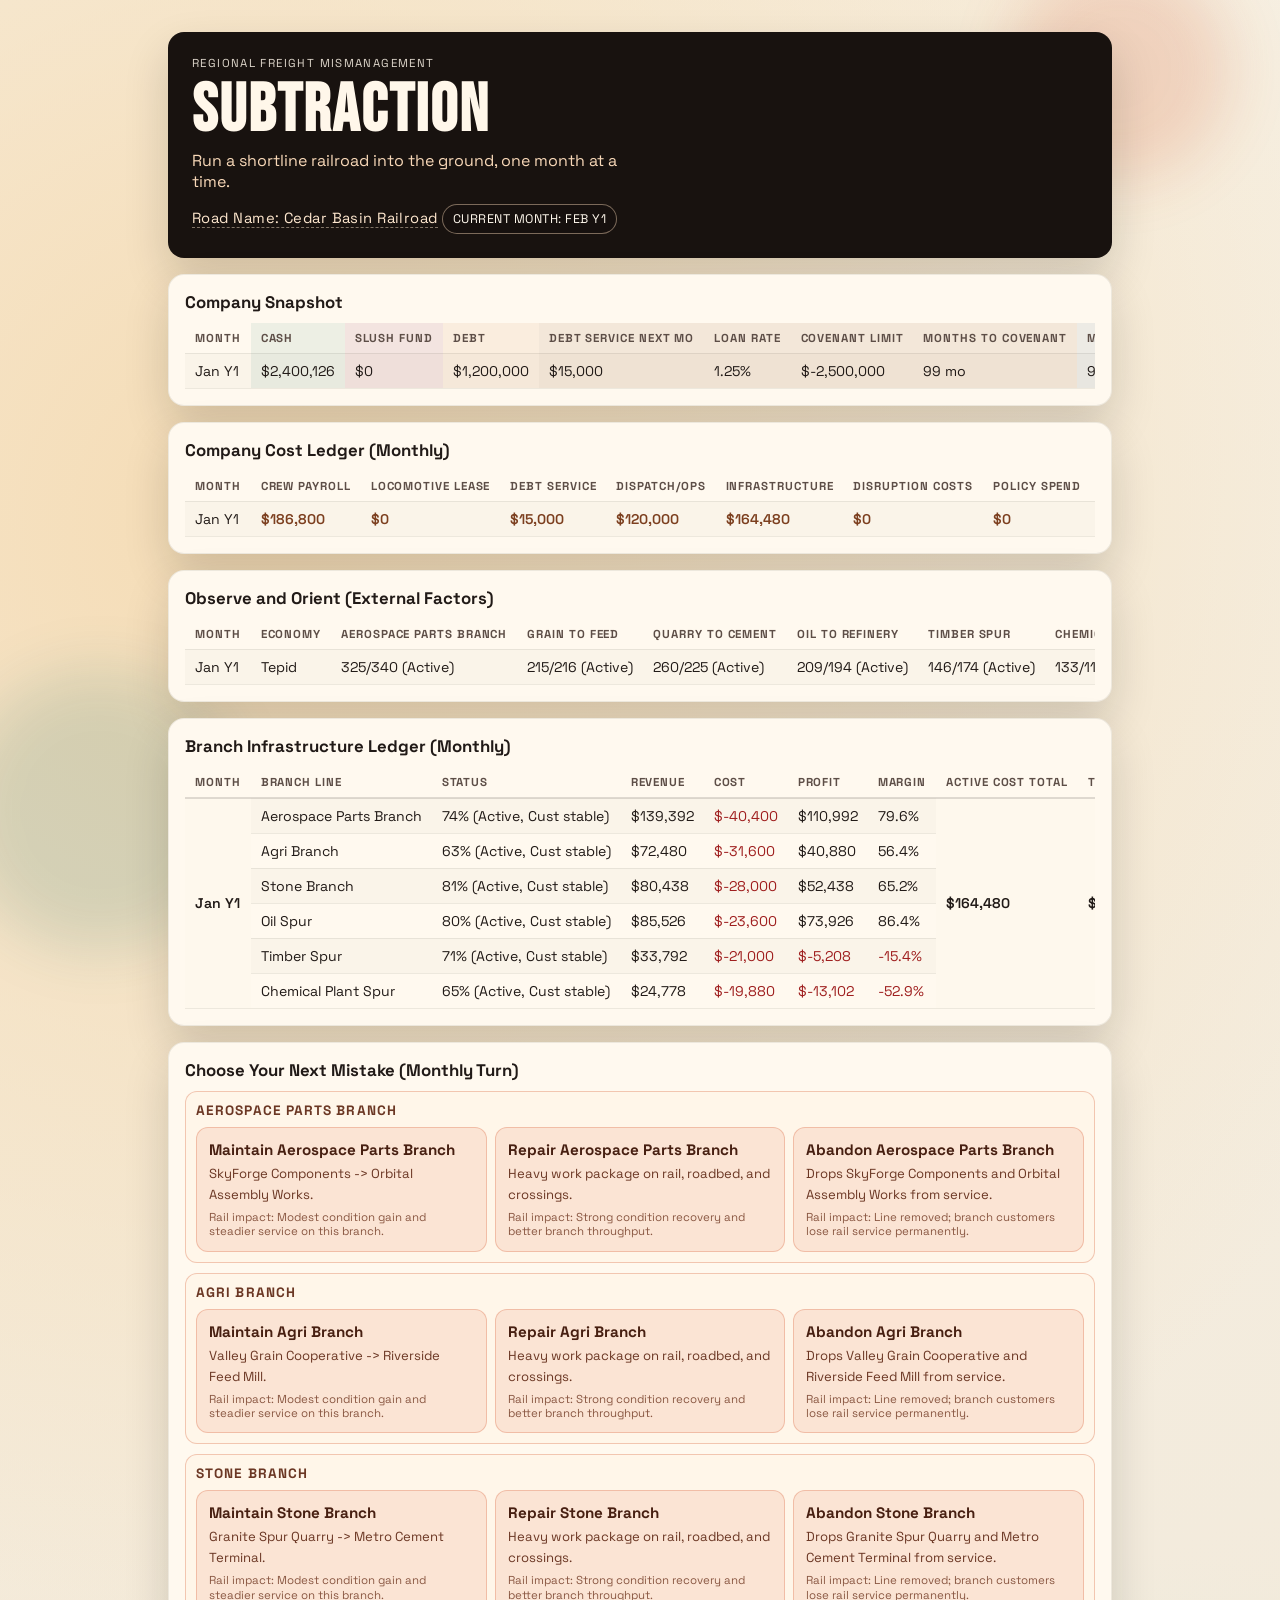
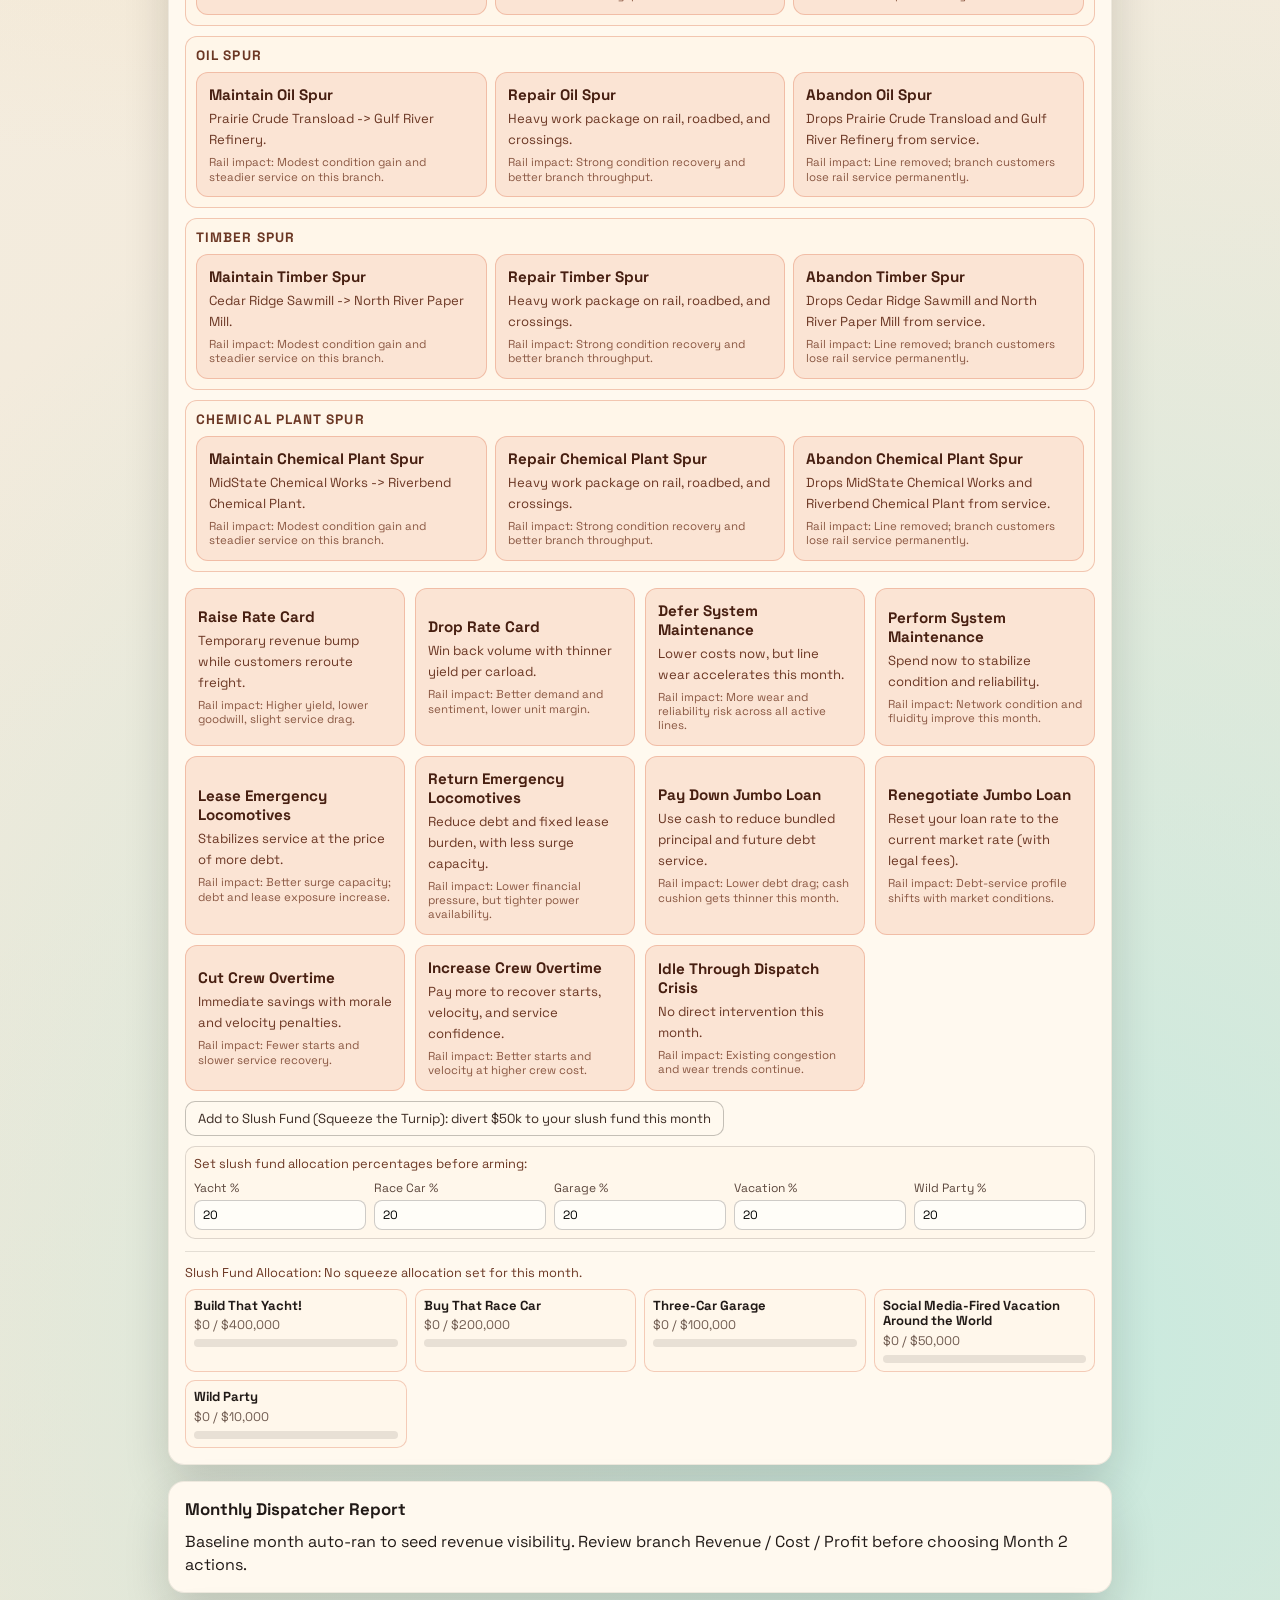
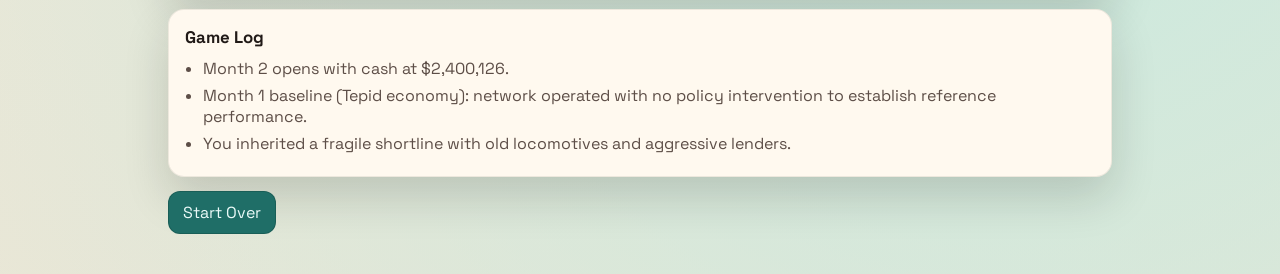
==== game.html @ f15c0933 "Add slush fund achievements and refresh landing/docs" ====
<!doctype html>
<html lang="en">
  <head>
    <meta charset="UTF-8" />
    <meta name="viewport" content="width=device-width, initial-scale=1.0" />
    <title>Subtraction: Shortline Freight Railroad Simulator</title>
    <link rel="preconnect" href="https://fonts.googleapis.com" />
    <link rel="preconnect" href="https://fonts.gstatic.com" crossorigin />
    <link
      href="https://fonts.googleapis.com/css2?family=Bebas+Neue&family=Space+Grotesk:wght@400;500;700&display=swap"
      rel="stylesheet"
    />
    <link rel="stylesheet" href="styles.css" />
  </head>
  <body>
    <div class="bg-orb orb-1"></div>
    <div class="bg-orb orb-2"></div>

    <main class="app">
      <header class="hero reveal">
        <p class="kicker">Regional Freight Mismanagement</p>
        <h1>Subtraction</h1>
        <p class="tagline">Run a shortline railroad into the ground, one month at a time.</p>
        <p id="railroadName" class="railroad-name" aria-live="polite"></p>
        <p id="currentMonth" class="month-badge" aria-live="polite"></p>
      </header>

      <section class="panel reveal delay-1">
        <h2>Company Snapshot</h2>
        <div class="table-wrap">
          <table class="snapshot-table" aria-label="Monthly company snapshot">
            <thead>
              <tr>
                <th scope="col" class="col-month">Month</th>
                <th scope="col" class="col-cash">Cash</th>
                <th scope="col" class="col-slush">Slush Fund</th>
                <th scope="col" class="col-debt">Debt</th>
                <th scope="col" class="col-debt-service">Debt Service Next Mo</th>
                <th scope="col" class="col-loan-rate">Loan Rate</th>
                <th scope="col" class="col-covenant">Covenant Limit</th>
                <th scope="col" class="col-covenant-runway">Months to Covenant</th>
                <th scope="col" class="col-carloads">Moved Carloads</th>
                <th scope="col" class="col-service">Service Capacity</th>
                <th scope="col" class="col-track">Track Condition</th>
                <th scope="col" class="col-morale">Crew Morale</th>
                <th scope="col" class="col-confidence">Shipper Confidence</th>
                <th scope="col" class="col-line">Line Miles</th>
                <th scope="col" class="col-lease">Leased Locos</th>
              </tr>
            </thead>
            <tbody id="snapshotBody"></tbody>
          </table>
        </div>
      </section>

      <section class="panel reveal delay-2">
        <h2>Company Cost Ledger (Monthly)</h2>
        <div class="table-wrap">
          <table class="snapshot-table" aria-label="Monthly company expenditure breakdown">
            <thead>
              <tr>
                <th scope="col">Month</th>
                <th scope="col">Crew Payroll</th>
                <th scope="col">Locomotive Lease</th>
                <th scope="col">Debt Service</th>
                <th scope="col">Dispatch/Ops</th>
                <th scope="col">Infrastructure</th>
                <th scope="col">Disruption Costs</th>
                <th scope="col">Policy Spend</th>
                <th scope="col">Total Expenditure</th>
                <th scope="col">Freight Revenue</th>
                <th scope="col">Operating Balance</th>
              </tr>
            </thead>
            <tbody id="costBody"></tbody>
          </table>
        </div>
      </section>

      <section class="panel reveal delay-2">
        <h2>Observe and Orient (External Factors)</h2>
        <div class="table-wrap">
          <table class="snapshot-table" aria-label="Monthly market conditions">
            <thead>
              <tr>
                <th scope="col">Month</th>
                <th scope="col">Economy</th>
                <th scope="col">Aerospace Parts Branch</th>
                <th scope="col">Grain to Feed</th>
                <th scope="col">Quarry to Cement</th>
                <th scope="col">Oil to Refinery</th>
                <th scope="col">Timber Spur</th>
                <th scope="col">Chemicals to Plant</th>
                <th scope="col">Demand Offered Cars</th>
                <th scope="col">Moved Carloads</th>
                <th scope="col">Unserved Cars</th>
                <th scope="col">Service Rate</th>
              </tr>
            </thead>
            <tbody id="observeBody"></tbody>
          </table>
        </div>
      </section>

      <section class="panel reveal delay-3">
        <h2>Branch Infrastructure Ledger (Monthly)</h2>
        <div class="table-wrap">
          <table class="snapshot-table" aria-label="Monthly branch infrastructure costs">
            <thead>
              <tr>
                <th scope="col">Month</th>
                <th scope="col">Branch Line</th>
                <th scope="col">Status</th>
                <th scope="col">Revenue</th>
                <th scope="col">Cost</th>
                <th scope="col">Profit</th>
                <th scope="col">Margin</th>
                <th scope="col">Active Cost Total</th>
                <th scope="col">Total Branch Profit</th>
                <th scope="col">Profit Ranking</th>
              </tr>
            </thead>
            <tbody id="branchBody"></tbody>
          </table>
        </div>
      </section>

      <section class="panel reveal delay-4">
        <h2>Choose Your Next Mistake (Monthly Turn)</h2>
        <div id="actions" class="actions-grid"></div>
        <button id="turnipBtn" class="turnip-btn" type="button">
          Add to Slush Fund (Squeeze the Turnip): divert $50k to your slush fund this month
        </button>
        <div class="turnip-alloc-panel" aria-label="Slush fund allocation percentages">
          <p class="slush-caption">Set slush fund allocation percentages before arming:</p>
          <div class="turnip-alloc-grid">
            <label>Yacht % <input id="alloc-yacht" type="number" min="0" step="1" value="20" /></label>
            <label>Race Car % <input id="alloc-race-car" type="number" min="0" step="1" value="20" /></label>
            <label>Garage % <input id="alloc-garage" type="number" min="0" step="1" value="20" /></label>
            <label>Vacation % <input id="alloc-vacation" type="number" min="0" step="1" value="20" /></label>
            <label>Wild Party % <input id="alloc-wild-party" type="number" min="0" step="1" value="20" /></label>
          </div>
        </div>
        <div id="slushActivities" class="slush-activities" aria-live="polite"></div>
      </section>

      <section class="panel reveal delay-5">
        <h2>Monthly Dispatcher Report</h2>
        <p id="report" class="report">Welcome to Month 1. Local shippers are still willing to trust you. For now.</p>
      </section>

      <section class="panel reveal delay-6">
        <h2>Game Log</h2>
        <ul id="log" class="log"></ul>
      </section>

      <footer class="footer reveal delay-6">
        <button id="restartBtn" class="restart-btn" type="button">Start Over</button>
      </footer>
    </main>

    <script type="module" src="game.js"></script>
  </body>
</html>
---- styles.css ----
:root {
  --bg-ink: #14110f;
  --bg-paper: #f7f2e7;
  --card: #fff9ef;
  --accent-hot: #d14a1f;
  --accent-cold: #1f6e67;
  --text-main: #211a17;
  --text-soft: #5d4e47;
  --danger: #9f1f1f;
  --radius: 16px;
  --shadow: 0 20px 45px rgba(20, 17, 15, 0.16);
}

* {
  box-sizing: border-box;
}

body {
  margin: 0;
  min-height: 100vh;
  font-family: "Space Grotesk", sans-serif;
  color: var(--text-main);
  background:
    radial-gradient(circle at 20% 15%, #f5dcb5 0%, rgba(245, 220, 181, 0) 40%),
    radial-gradient(circle at 80% 85%, #c8eadf 0%, rgba(200, 234, 223, 0) 45%),
    linear-gradient(160deg, var(--bg-paper) 0%, #efe4d2 100%);
  overflow-x: hidden;
}

.bg-orb {
  position: fixed;
  border-radius: 999px;
  filter: blur(30px);
  pointer-events: none;
  opacity: 0.5;
}

.orb-1 {
  width: 220px;
  height: 220px;
  background: rgba(209, 74, 31, 0.32);
  top: -40px;
  right: 4vw;
}

.orb-2 {
  width: 280px;
  height: 280px;
  background: rgba(31, 110, 103, 0.3);
  bottom: -50px;
  left: -40px;
}

.app {
  max-width: 980px;
  margin: 0 auto;
  padding: 32px 18px 40px;
}

.hero {
  background: #18120f;
  color: #fff7ea;
  border-radius: var(--radius);
  padding: 24px;
  box-shadow: var(--shadow);
}

.kicker {
  letter-spacing: 0.12em;
  text-transform: uppercase;
  font-size: 0.72rem;
  opacity: 0.85;
  margin: 0;
}

.hero h1 {
  margin: 10px 0 6px;
  font-family: "Bebas Neue", sans-serif;
  font-size: clamp(2.2rem, 8vw, 4.2rem);
  letter-spacing: 0.03em;
  line-height: 0.95;
}

.tagline {
  margin: 0;
  max-width: 45ch;
  color: #f8d8b8;
}

.railroad-name {
  margin: 10px 0 0;
  font-size: 0.92rem;
  letter-spacing: 0.03em;
  color: #ffe8cf;
  display: inline-block;
  cursor: pointer;
  border-bottom: 1px dashed rgba(255, 232, 207, 0.45);
  transition: color 0.15s ease, border-color 0.15s ease;
}

.railroad-name:hover,
.railroad-name:focus-visible {
  color: #fff3e2;
  border-color: rgba(255, 232, 207, 0.85);
}

.month-badge {
  display: inline-block;
  margin: 12px 0 0;
  padding: 6px 10px;
  border-radius: 999px;
  border: 1px solid rgba(248, 216, 184, 0.45);
  background: rgba(20, 17, 15, 0.46);
  color: #fff8ed;
  font-size: 0.78rem;
  letter-spacing: 0.04em;
  text-transform: uppercase;
}

.panel {
  margin-top: 16px;
  background: var(--card);
  border: 1px solid rgba(33, 26, 23, 0.08);
  border-radius: var(--radius);
  padding: 16px;
  box-shadow: var(--shadow);
}

.panel h2 {
  margin: 0 0 10px;
  font-size: 1.05rem;
}

.table-wrap {
  overflow-x: auto;
}

.snapshot-table {
  width: 100%;
  border-collapse: collapse;
  min-width: 760px;
  font-size: 0.88rem;
}

.snapshot-table th,
.snapshot-table td {
  border-bottom: 1px solid rgba(33, 26, 23, 0.08);
  padding: 8px 10px;
  text-align: left;
  white-space: nowrap;
}

.snapshot-table th {
  text-transform: uppercase;
  font-size: 0.72rem;
  letter-spacing: 0.08em;
  color: var(--text-soft);
}

.snapshot-table tbody tr:nth-child(odd) {
  background: rgba(247, 242, 231, 0.6);
}

.ledger-month-start td {
  border-top: 2px solid rgba(33, 26, 23, 0.14);
}

.ledger-subrow td[rowspan] {
  background: rgba(255, 249, 239, 0.8);
  font-weight: 600;
}

.snapshot-table .col-cash {
  background: rgba(31, 110, 103, 0.08);
}

.snapshot-table .col-slush {
  background: rgba(138, 44, 94, 0.1);
}

.snapshot-table .col-debt {
  background: rgba(183, 88, 32, 0.08);
}

.snapshot-table .col-debt-service,
.snapshot-table .col-loan-rate,
.snapshot-table .col-covenant,
.snapshot-table .col-covenant-runway {
  background: rgba(138, 69, 26, 0.1);
}

.snapshot-table .col-carloads {
  background: rgba(31, 72, 110, 0.08);
}

.snapshot-table .col-track,
.snapshot-table .col-service,
.snapshot-table .col-morale,
.snapshot-table .col-confidence {
  background: rgba(99, 77, 43, 0.08);
}

.snapshot-table .col-line,
.snapshot-table .col-lease {
  background: rgba(56, 42, 30, 0.06);
}

.actions-grid {
  display: grid;
  gap: 10px;
}

.branch-groups {
  display: grid;
  gap: 10px;
}

.branch-action-box {
  background: #fff6e9;
  border: 1px solid rgba(209, 74, 31, 0.28);
  border-radius: 12px;
  padding: 10px;
}

.branch-action-title {
  margin: 0 0 8px;
  font-size: 0.85rem;
  text-transform: uppercase;
  letter-spacing: 0.08em;
  color: #6b3724;
}

.branch-action-row {
  display: grid;
  grid-template-columns: repeat(auto-fit, minmax(180px, 1fr));
  gap: 8px;
}

.corporate-actions {
  display: grid;
  grid-template-columns: repeat(auto-fit, minmax(220px, 1fr));
  gap: 10px;
  margin-top: 6px;
}

.turnip-btn {
  margin-top: 10px;
  padding: 8px 12px;
  border-radius: 10px;
  border: 1px solid rgba(20, 17, 15, 0.25);
  background: #fff9ef;
  color: #3b2a22;
  font: inherit;
  font-size: 0.82rem;
  cursor: pointer;
}

.turnip-btn.is-armed {
  background: #1f6e67;
  color: #edfbf9;
  border-color: rgba(16, 64, 59, 0.35);
  box-shadow: 0 0 0 2px rgba(31, 110, 103, 0.28), 0 10px 24px rgba(31, 110, 103, 0.25);
  font-weight: 700;
}

.slush-activities {
  margin-top: 12px;
  border-top: 1px solid rgba(33, 26, 23, 0.12);
  padding-top: 12px;
}

.turnip-alloc-panel {
  margin-top: 10px;
  padding: 8px;
  border: 1px solid rgba(33, 26, 23, 0.15);
  border-radius: 10px;
  background: #fff7eb;
}

.turnip-alloc-grid {
  display: grid;
  grid-template-columns: repeat(auto-fit, minmax(140px, 1fr));
  gap: 8px;
}

.turnip-alloc-grid label {
  display: flex;
  flex-direction: column;
  gap: 4px;
  font-size: 0.75rem;
  color: #5b463c;
}

.turnip-alloc-grid input {
  border: 1px solid rgba(33, 26, 23, 0.22);
  border-radius: 8px;
  padding: 6px 8px;
  font: inherit;
  background: #fffdf8;
}

.slush-caption {
  margin: 0 0 8px;
  font-size: 0.8rem;
  color: #6b3724;
}

.slush-grid {
  display: grid;
  gap: 8px;
  grid-template-columns: repeat(auto-fit, minmax(180px, 1fr));
}

.slush-card {
  border: 1px solid rgba(209, 74, 31, 0.25);
  border-radius: 10px;
  padding: 8px;
  background: #fff7eb;
}

.slush-card.is-complete {
  border-color: rgba(31, 110, 103, 0.45);
  background: #eef9f6;
}

.slush-card h3 {
  margin: 0;
  font-size: 0.82rem;
  line-height: 1.2;
}

.slush-card p {
  margin: 4px 0 6px;
  font-size: 0.78rem;
  color: #6f5a4f;
}

.slush-bar {
  height: 8px;
  background: rgba(33, 26, 23, 0.1);
  border-radius: 999px;
  overflow: hidden;
}

.slush-bar span {
  display: block;
  height: 100%;
  background: linear-gradient(90deg, #d14a1f 0%, #1f6e67 100%);
}

.slush-badge {
  display: inline-block;
  margin-top: 6px;
  font-size: 0.72rem;
  color: #1b6b63;
}

.action-btn,
.restart-btn {
  font: inherit;
  cursor: pointer;
  border-radius: 12px;
  border: none;
  transition: transform 0.16s ease, box-shadow 0.16s ease;
}

.action-btn {
  text-align: left;
  padding: 12px;
  background: #fbe4d4;
  border: 1px solid rgba(209, 74, 31, 0.25);
  color: #471f11;
}

.action-btn strong {
  display: block;
  font-size: 0.95rem;
  margin-bottom: 3px;
}

.action-btn .action-desc {
  font-size: 0.82rem;
  color: #6b3724;
}

.action-btn .action-note {
  display: block;
  margin-top: 6px;
  font-size: 0.72rem;
  line-height: 1.25;
  color: #84503b;
  opacity: 0.95;
}

.action-btn:hover,
.action-btn:focus-visible,
.restart-btn:hover,
.restart-btn:focus-visible {
  transform: translateY(-1px);
  box-shadow: 0 10px 20px rgba(20, 17, 15, 0.15);
}

.report {
  margin: 0;
  line-height: 1.45;
}

.log {
  margin: 0;
  padding-left: 18px;
  max-height: 220px;
  overflow: auto;
}

.log li {
  margin-bottom: 6px;
  color: var(--text-soft);
}

.footer {
  margin-top: 14px;
}

.restart-btn {
  padding: 10px 14px;
  background: var(--accent-cold);
  color: #eafaf8;
  border: 1px solid rgba(16, 64, 59, 0.35);
}

.is-danger {
  color: var(--danger);
}

.ledger-money {
  font-weight: 600;
}

.ledger-expense {
  color: #7c3f1f;
}

.ledger-expense-total {
  color: #9f1f1f;
}

.ledger-revenue {
  color: #1b6b63;
}

.ledger-balance {
  color: #235b2e;
}

.reveal {
  opacity: 0;
  transform: translateY(10px);
  animation: reveal 0.45s ease forwards;
}

.delay-1 {
  animation-delay: 0.08s;
}

.delay-2 {
  animation-delay: 0.14s;
}

.delay-3 {
  animation-delay: 0.2s;
}

.delay-4 {
  animation-delay: 0.26s;
}

.delay-5 {
  animation-delay: 0.32s;
}

.delay-6 {
  animation-delay: 0.38s;
}

@keyframes reveal {
  to {
    opacity: 1;
    transform: translateY(0);
  }
}

@media (max-width: 640px) {
  .app {
    padding: 18px 12px 28px;
  }

  .hero {
    padding: 18px;
  }

  .panel {
    padding: 12px;
  }
}
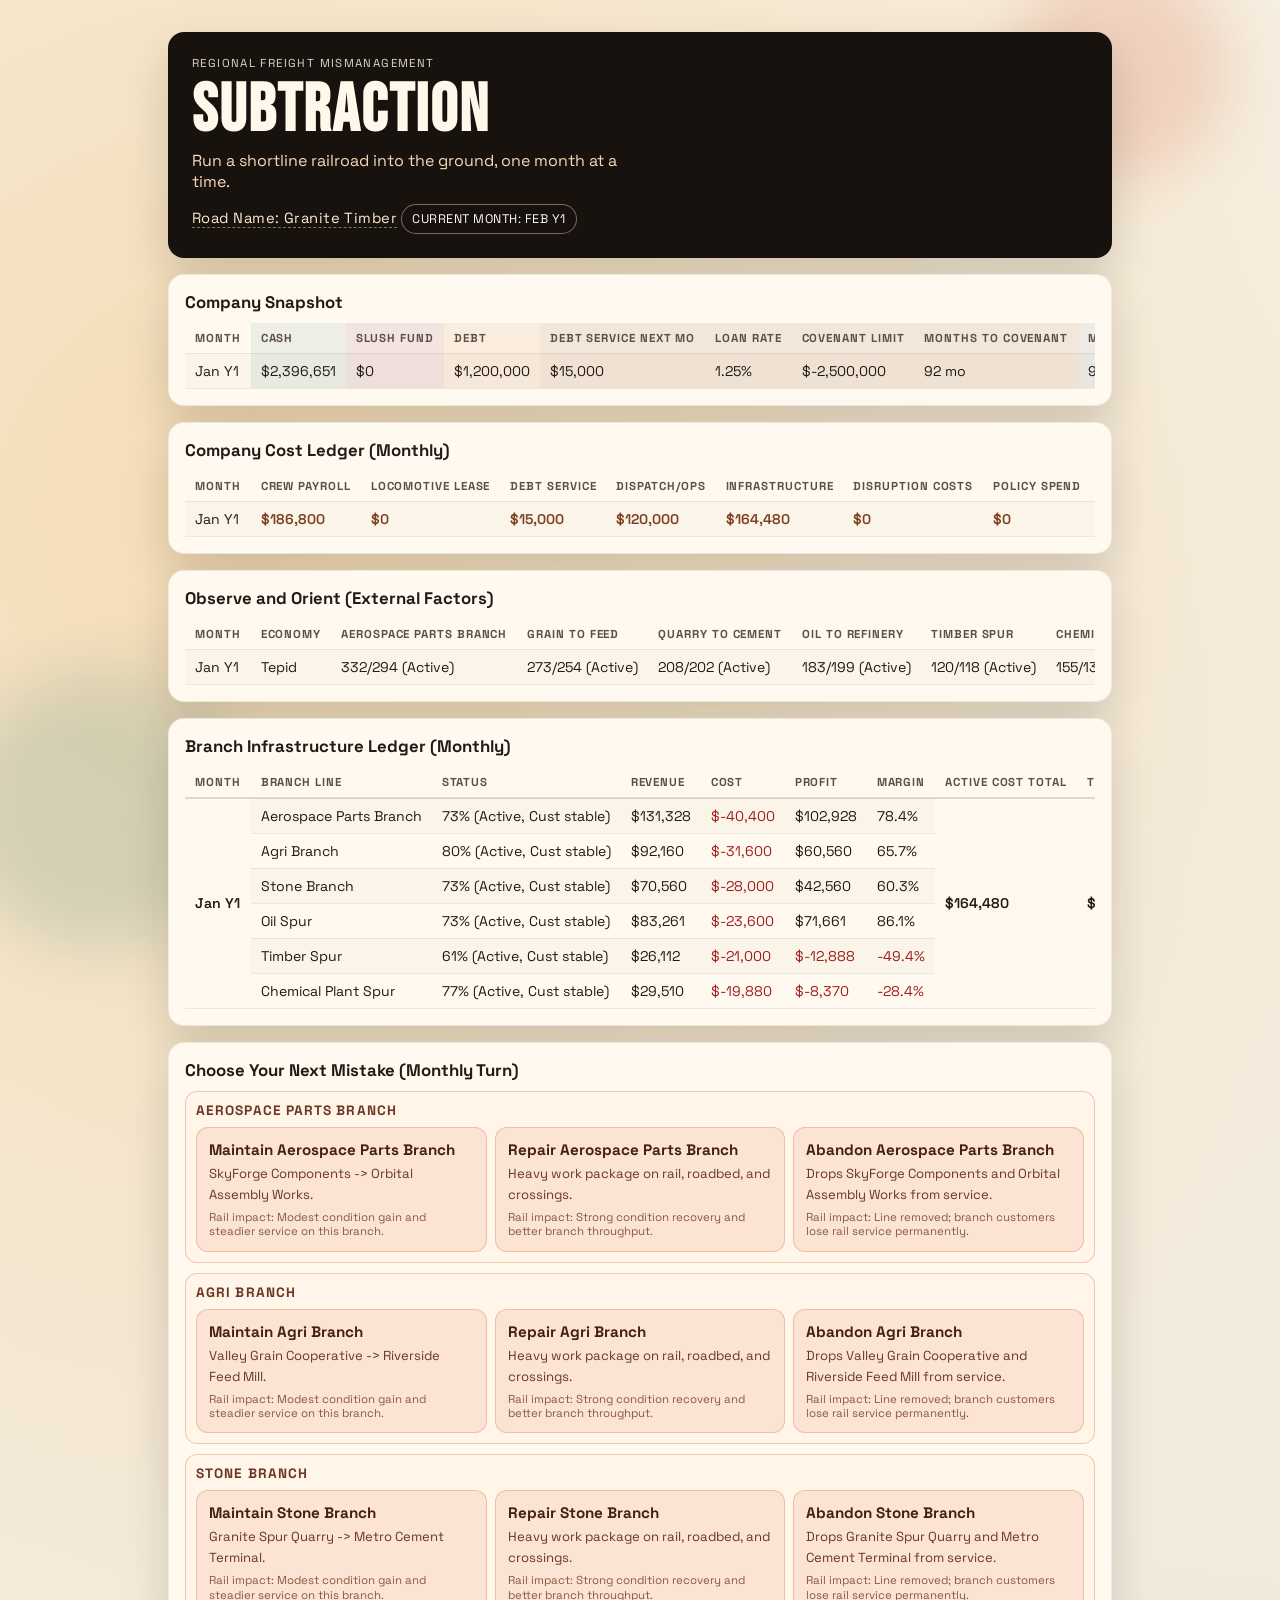
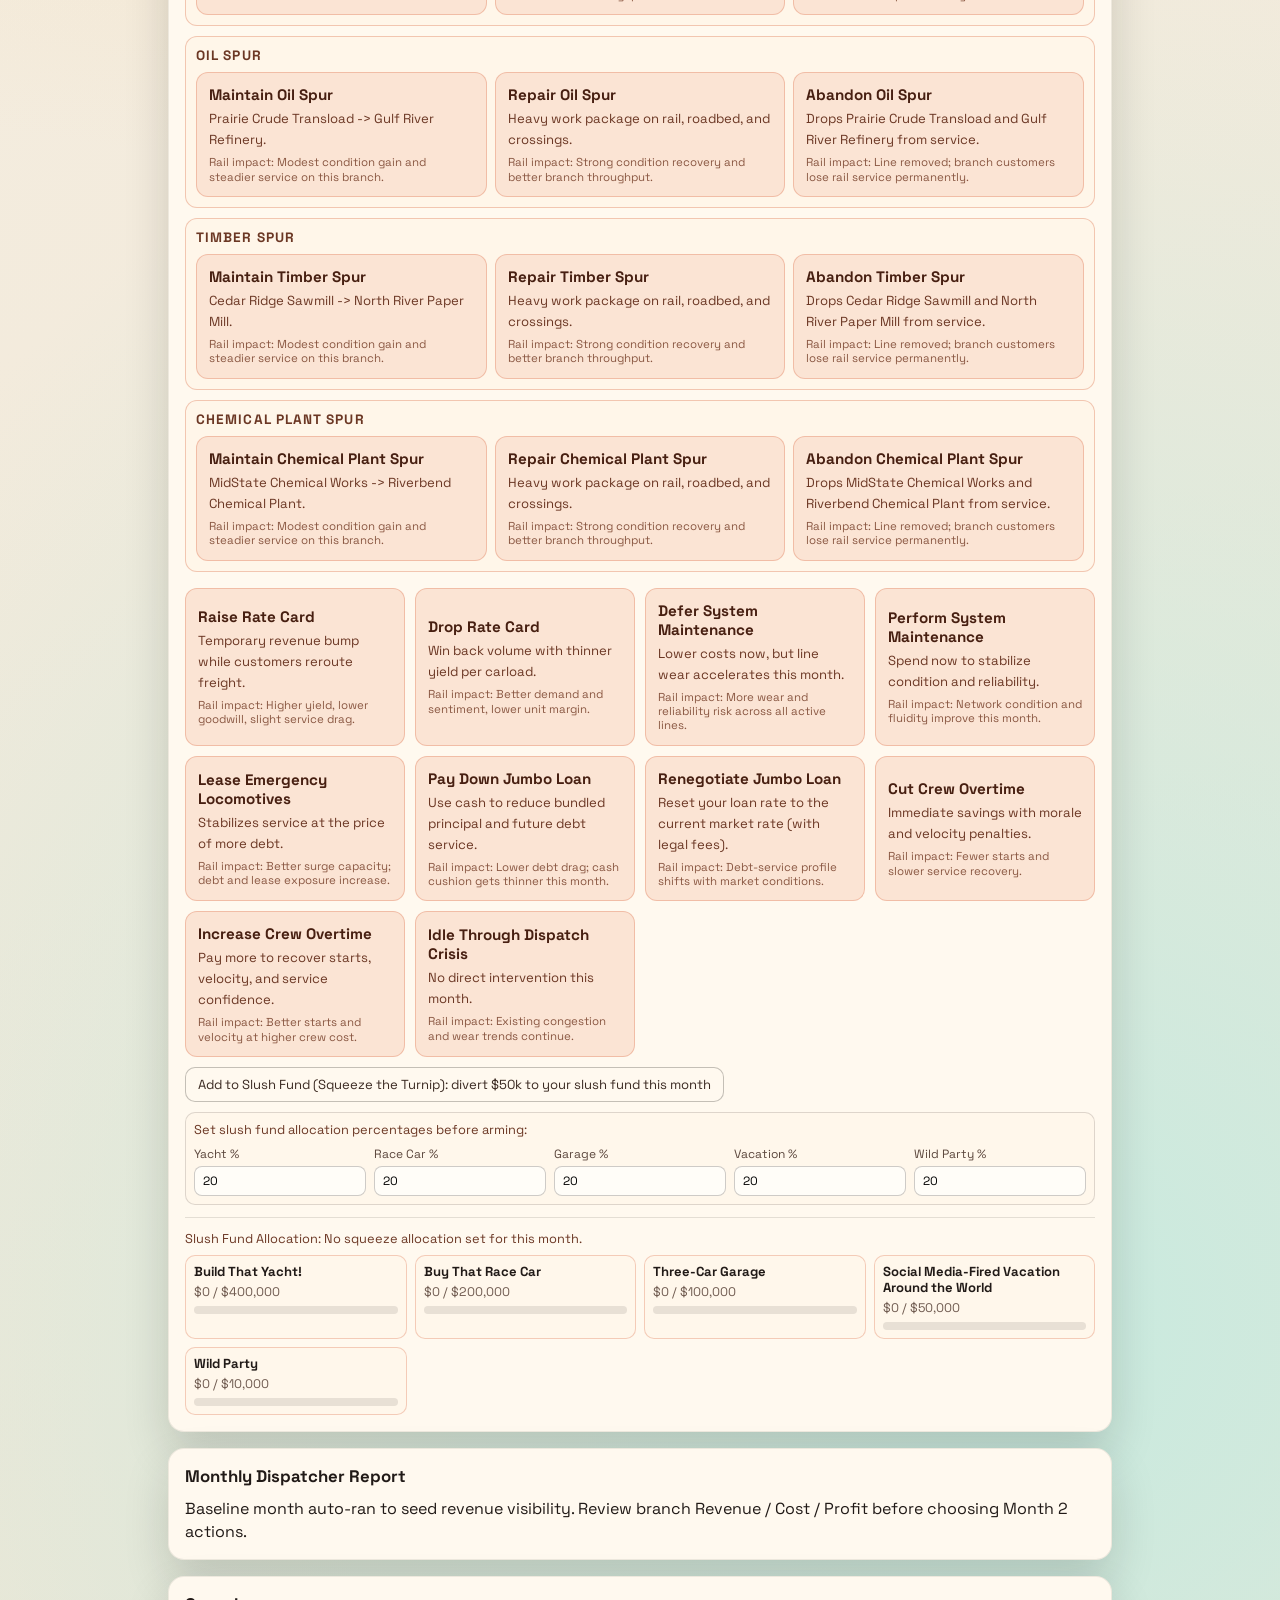
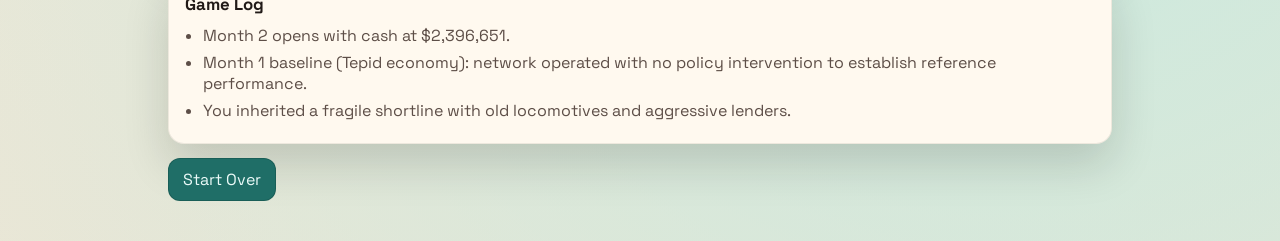
==== commit 936e5db0: "Add locomotive capacity docs and lease-return action gating" ====
--- a/game.html
+++ b/game.html
@@ -40,6 +40,7 @@
                 <th scope="col" class="col-covenant">Covenant Limit</th>
                 <th scope="col" class="col-covenant-runway">Months to Covenant</th>
                 <th scope="col" class="col-carloads">Moved Carloads</th>
+                <th scope="col" class="col-loco-cap">Loco Capacity</th>
                 <th scope="col" class="col-service">Service Capacity</th>
                 <th scope="col" class="col-track">Track Condition</th>
                 <th scope="col" class="col-morale">Crew Morale</th>
--- a/styles.css
+++ b/styles.css
@@ -132,7 +132,7 @@
 }
 
 .table-wrap {
-  overflow-x: auto;
+  overflow: auto;
 }
 
 .snapshot-table {
@@ -191,6 +191,10 @@
 
 .snapshot-table .col-carloads {
   background: rgba(31, 72, 110, 0.08);
+}
+
+.snapshot-table .col-loco-cap {
+  background: rgba(39, 95, 124, 0.1);
 }
 
 .snapshot-table .col-track,
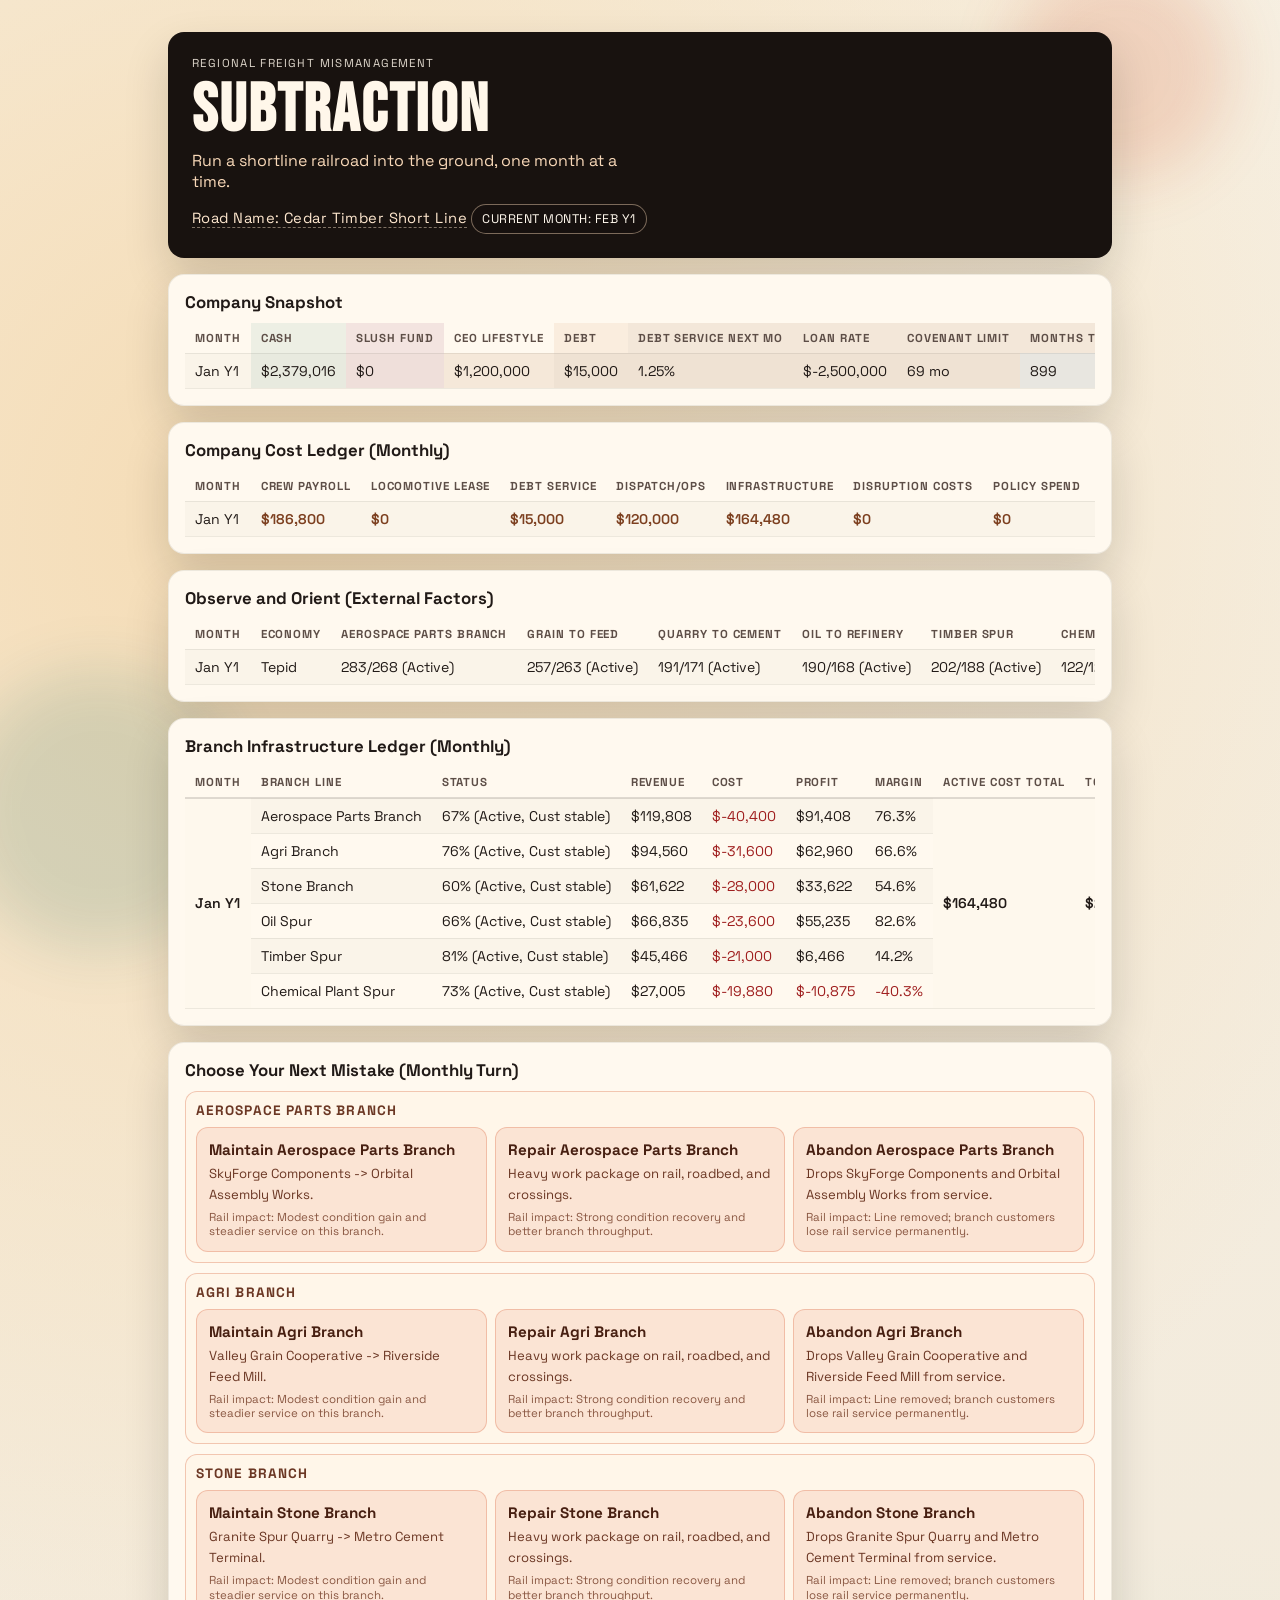
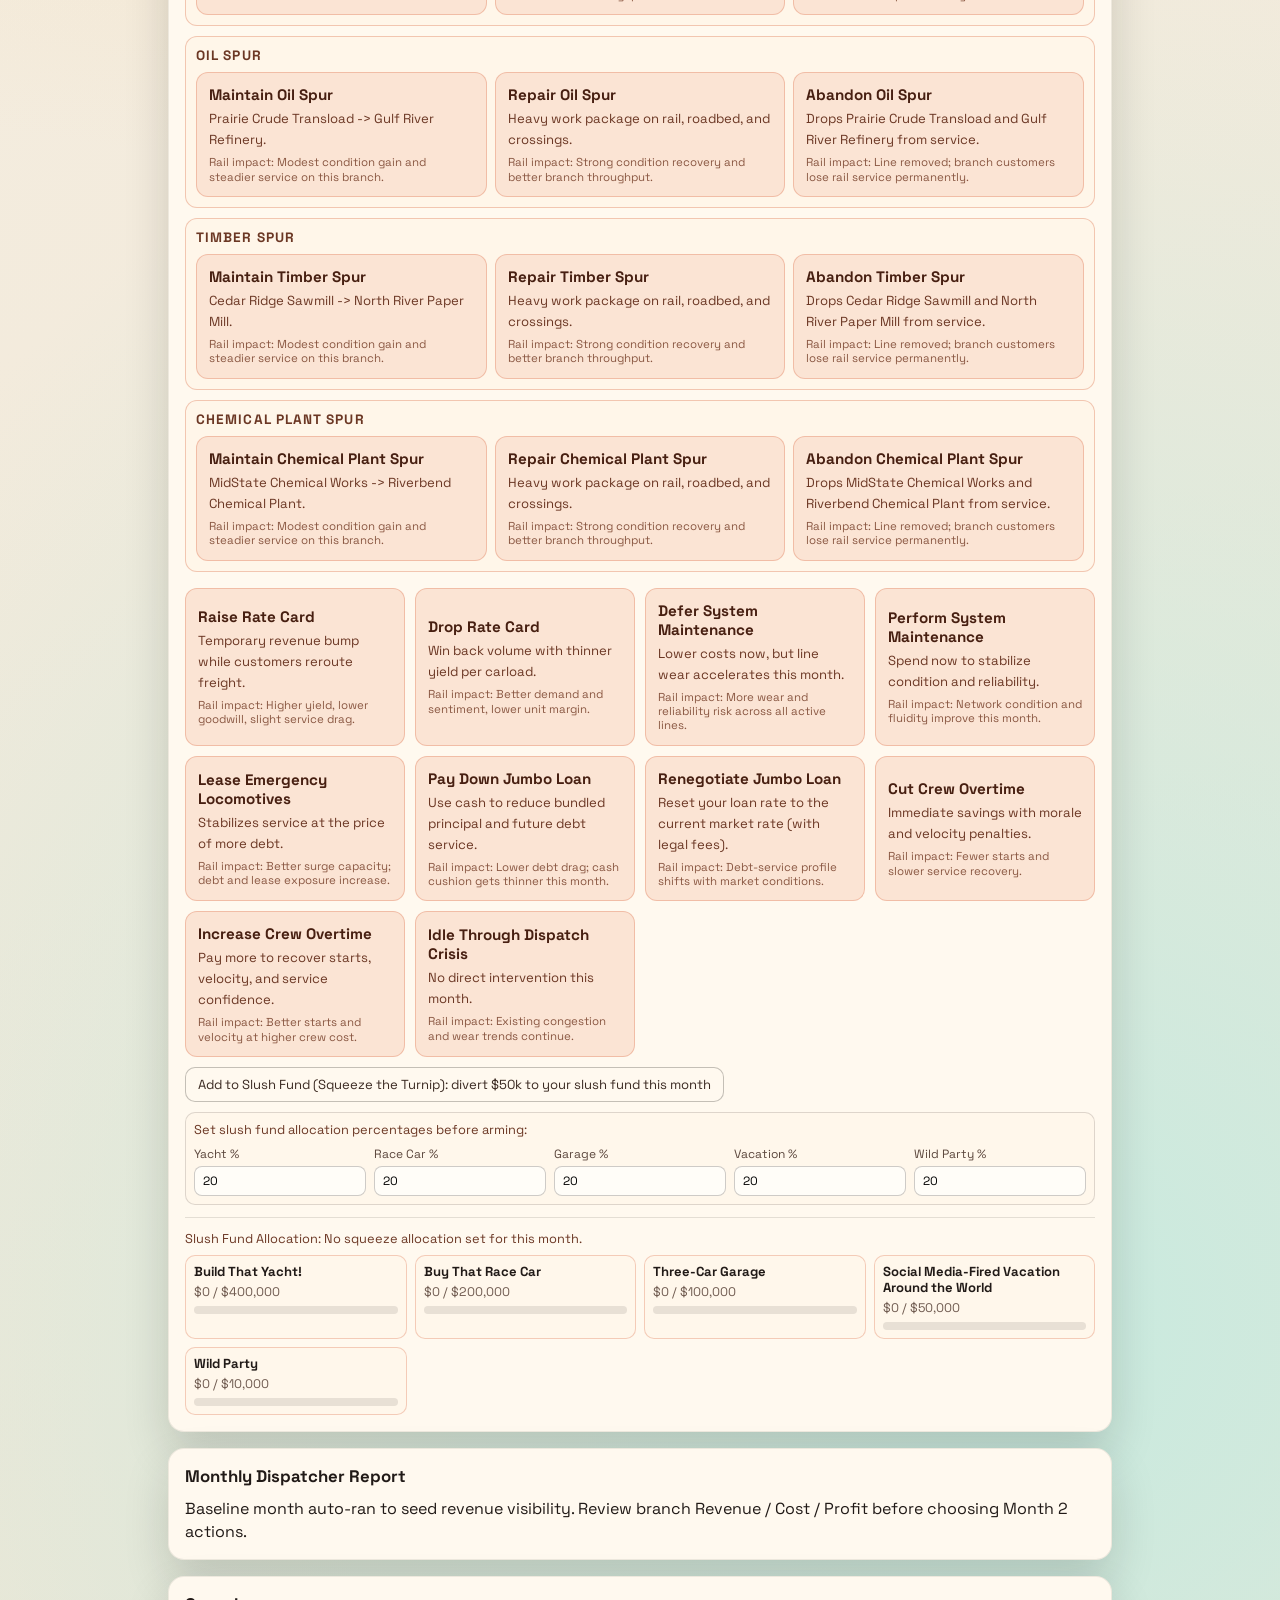
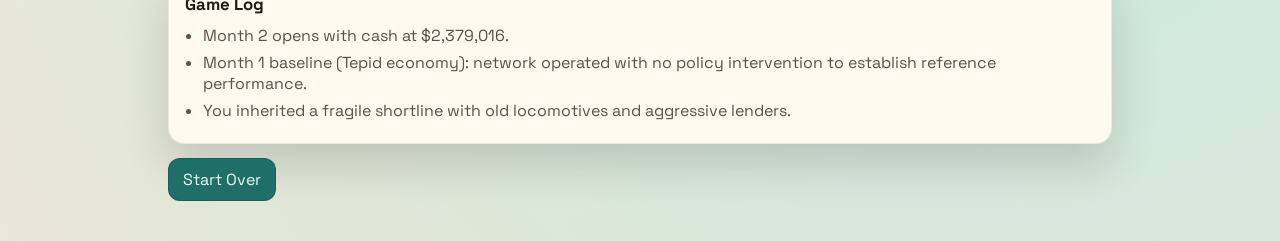
==== commit 1ca26f79: "Self-host site fonts" ====
--- a/game.html
+++ b/game.html
@@ -4,12 +4,7 @@
     <meta charset="UTF-8" />
     <meta name="viewport" content="width=device-width, initial-scale=1.0" />
     <title>Subtraction: Shortline Freight Railroad Simulator</title>
-    <link rel="preconnect" href="https://fonts.googleapis.com" />
-    <link rel="preconnect" href="https://fonts.gstatic.com" crossorigin />
-    <link
-      href="https://fonts.googleapis.com/css2?family=Bebas+Neue&family=Space+Grotesk:wght@400;500;700&display=swap"
-      rel="stylesheet"
-    />
+    <link rel="stylesheet" href="fonts.css" />
     <link rel="stylesheet" href="styles.css" />
   </head>
   <body>
@@ -34,6 +29,7 @@
                 <th scope="col" class="col-month">Month</th>
                 <th scope="col" class="col-cash">Cash</th>
                 <th scope="col" class="col-slush">Slush Fund</th>
+                <th scope="col" class="col-lifestyle">CEO Lifestyle</th>
                 <th scope="col" class="col-debt">Debt</th>
                 <th scope="col" class="col-debt-service">Debt Service Next Mo</th>
                 <th scope="col" class="col-loan-rate">Loan Rate</th>
--- a/fonts.css
+++ b/fonts.css
@@ -0,0 +1,15 @@
+@font-face {
+  font-family: "Bebas Neue";
+  src: url("assets/fonts/BebasNeue-Regular.ttf") format("truetype");
+  font-style: normal;
+  font-weight: 400;
+  font-display: swap;
+}
+
+@font-face {
+  font-family: "Space Grotesk";
+  src: url("assets/fonts/SpaceGrotesk-wght.ttf") format("truetype");
+  font-style: normal;
+  font-weight: 400 700;
+  font-display: swap;
+}
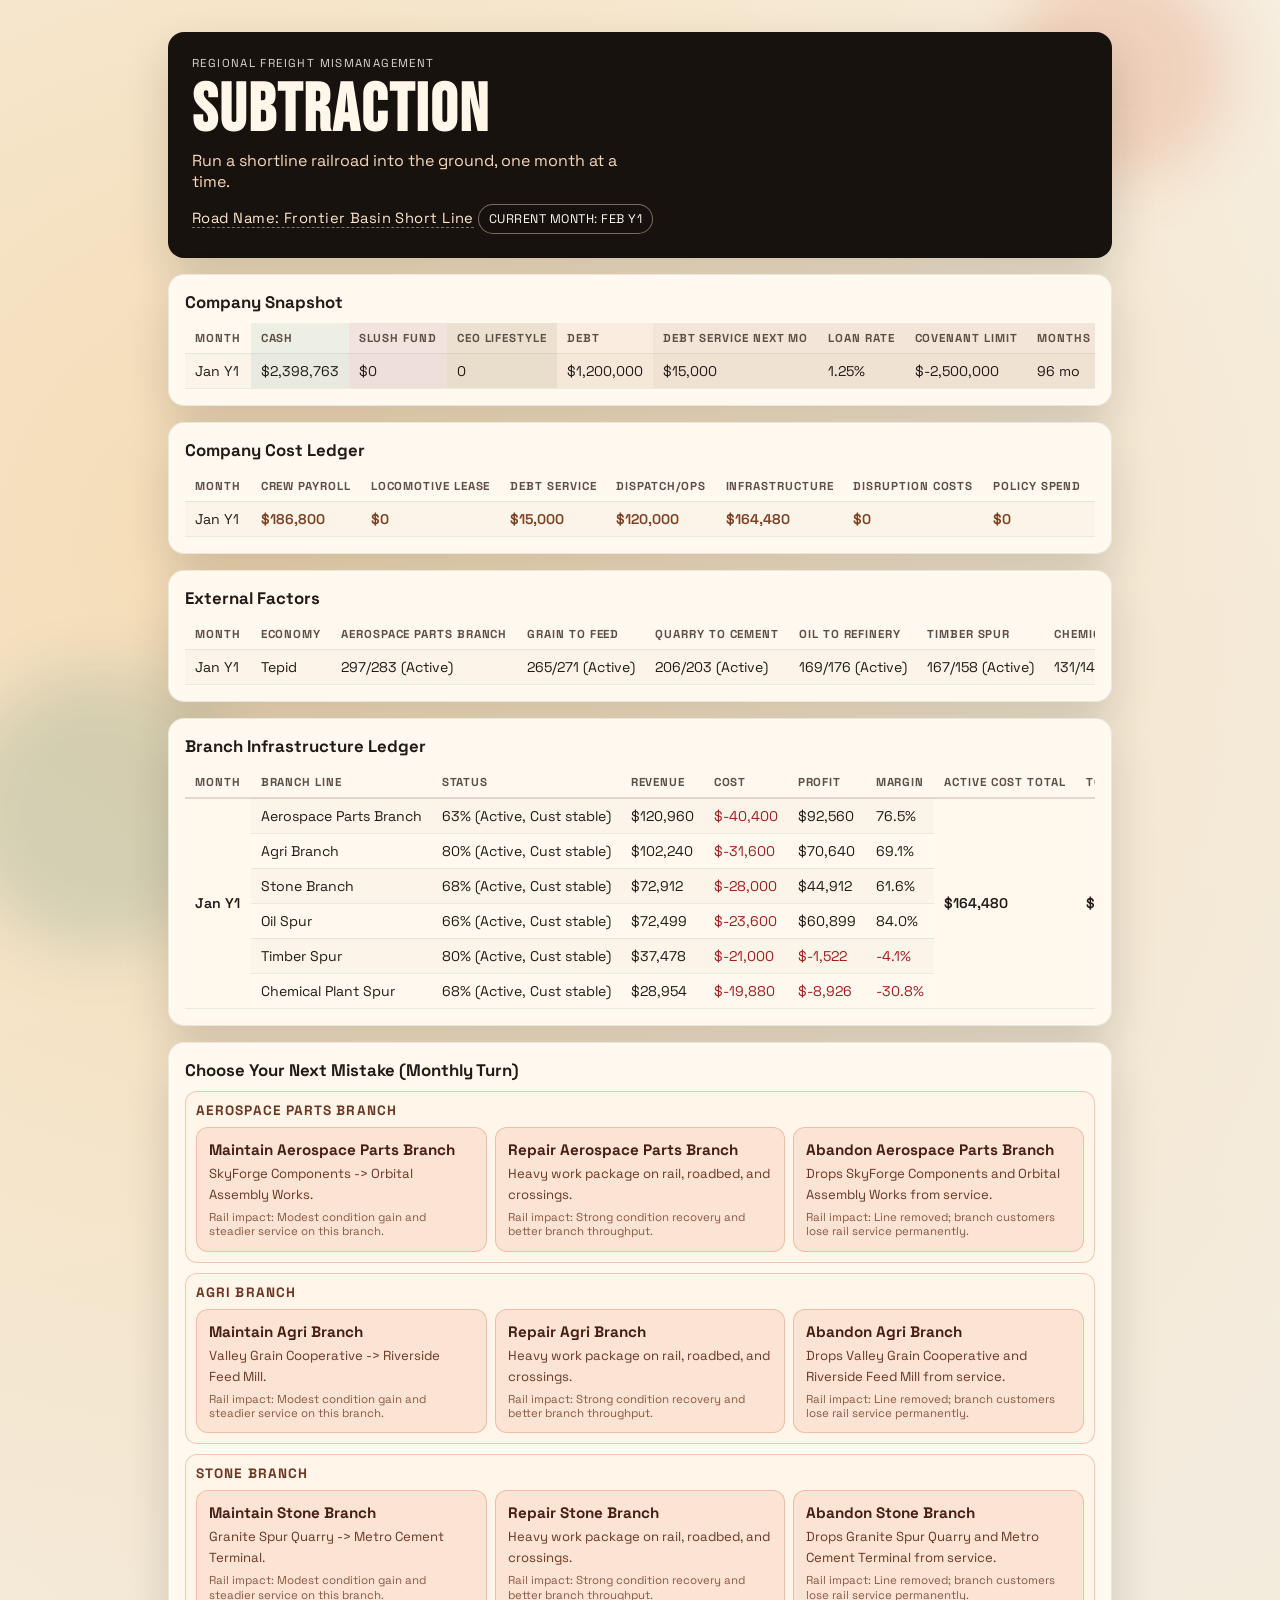
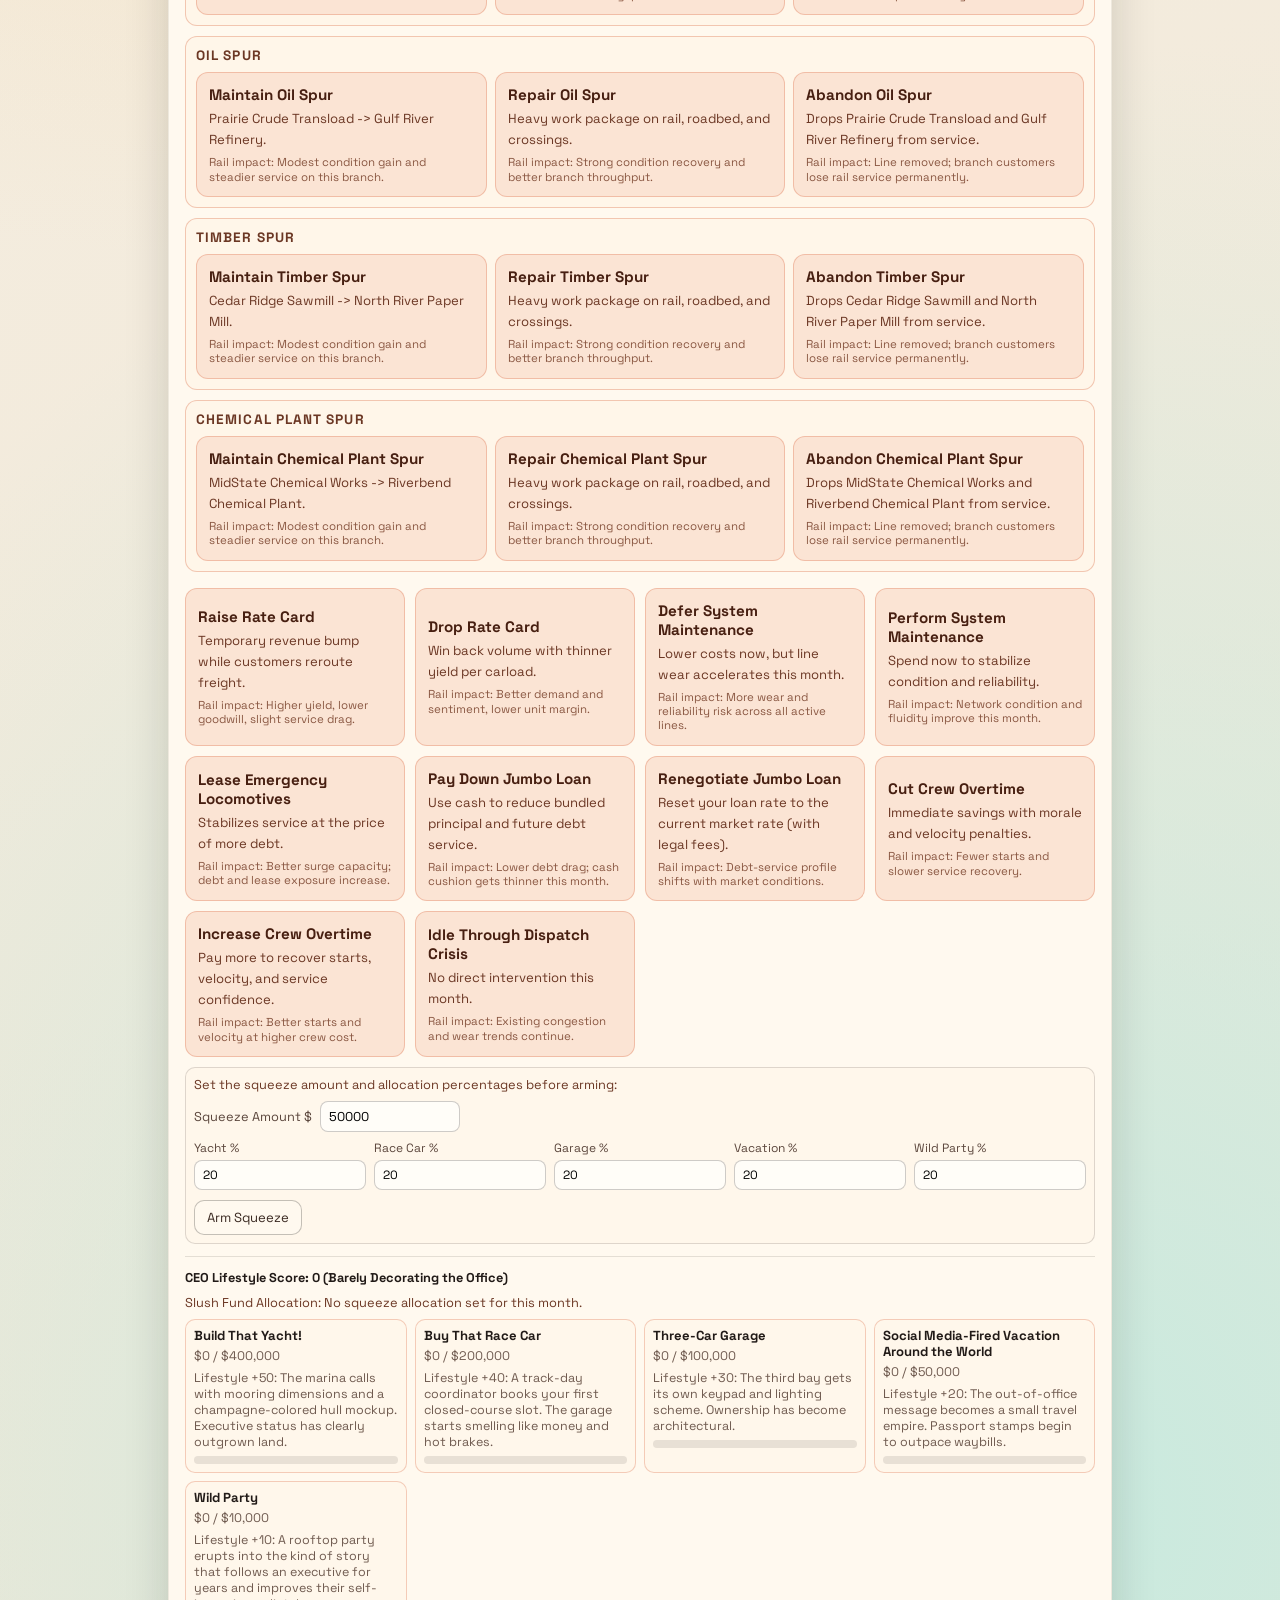
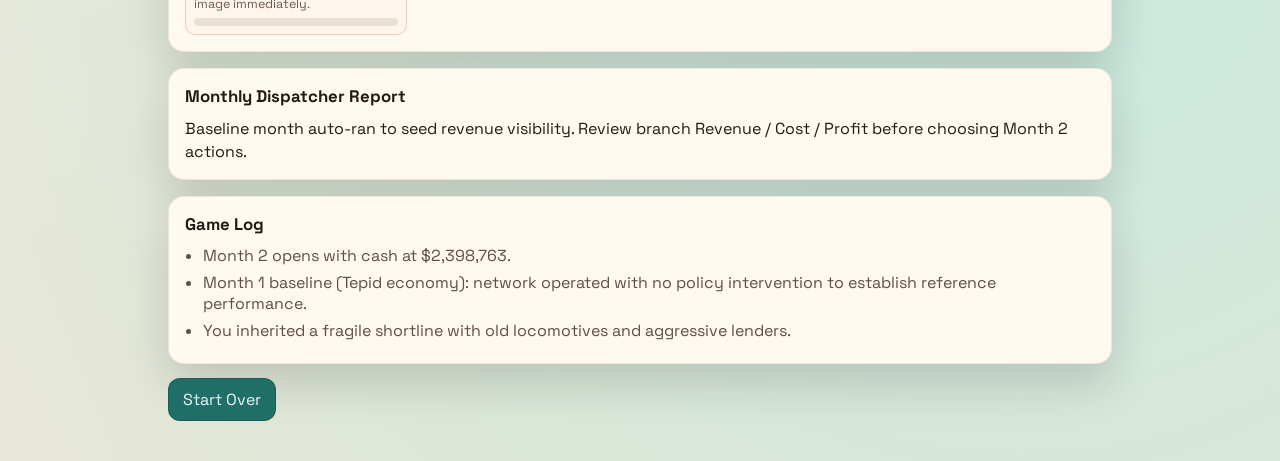
==== commit 6d3073eb: "Document and refine slush and labor updates" ====
--- a/game.html
+++ b/game.html
@@ -51,7 +51,7 @@
       </section>
 
       <section class="panel reveal delay-2">
-        <h2>Company Cost Ledger (Monthly)</h2>
+        <h2>Company Cost Ledger</h2>
         <div class="table-wrap">
           <table class="snapshot-table" aria-label="Monthly company expenditure breakdown">
             <thead>
@@ -75,7 +75,7 @@
       </section>
 
       <section class="panel reveal delay-2">
-        <h2>Observe and Orient (External Factors)</h2>
+        <h2>External Factors</h2>
         <div class="table-wrap">
           <table class="snapshot-table" aria-label="Monthly market conditions">
             <thead>
@@ -100,7 +100,7 @@
       </section>
 
       <section class="panel reveal delay-3">
-        <h2>Branch Infrastructure Ledger (Monthly)</h2>
+        <h2>Branch Infrastructure Ledger</h2>
         <div class="table-wrap">
           <table class="snapshot-table" aria-label="Monthly branch infrastructure costs">
             <thead>
@@ -125,11 +125,11 @@
       <section class="panel reveal delay-4">
         <h2>Choose Your Next Mistake (Monthly Turn)</h2>
         <div id="actions" class="actions-grid"></div>
-        <button id="turnipBtn" class="turnip-btn" type="button">
-          Add to Slush Fund (Squeeze the Turnip): divert $50k to your slush fund this month
-        </button>
         <div class="turnip-alloc-panel" aria-label="Slush fund allocation percentages">
-          <p class="slush-caption">Set slush fund allocation percentages before arming:</p>
+          <p class="slush-caption">Set the squeeze amount and allocation percentages before arming:</p>
+          <label class="turnip-amount-row">Squeeze Amount $
+            <input id="turnip-amount" type="number" min="0" step="1000" value="50000" />
+          </label>
           <div class="turnip-alloc-grid">
             <label>Yacht % <input id="alloc-yacht" type="number" min="0" step="1" value="20" /></label>
             <label>Race Car % <input id="alloc-race-car" type="number" min="0" step="1" value="20" /></label>
@@ -137,6 +137,7 @@
             <label>Vacation % <input id="alloc-vacation" type="number" min="0" step="1" value="20" /></label>
             <label>Wild Party % <input id="alloc-wild-party" type="number" min="0" step="1" value="20" /></label>
           </div>
+          <button id="turnipBtn" class="turnip-btn" type="button">Arm Squeeze</button>
         </div>
         <div id="slushActivities" class="slush-activities" aria-live="polite"></div>
       </section>
--- a/styles.css
+++ b/styles.css
@@ -157,6 +157,14 @@
   color: var(--text-soft);
 }
 
+.snapshot-table thead th {
+  position: sticky;
+  top: 0;
+  z-index: 2;
+  background: #fff9ef;
+  box-shadow: 0 2px 0 rgba(33, 26, 23, 0.08);
+}
+
 .snapshot-table tbody tr:nth-child(odd) {
   background: rgba(247, 242, 231, 0.6);
 }
@@ -176,6 +184,10 @@
 
 .snapshot-table .col-slush {
   background: rgba(138, 44, 94, 0.1);
+}
+
+.snapshot-table .col-lifestyle {
+  background: rgba(124, 84, 25, 0.14);
 }
 
 .snapshot-table .col-debt {
@@ -281,6 +293,24 @@
   background: #fff7eb;
 }
 
+.turnip-amount-row {
+  display: flex;
+  align-items: center;
+  gap: 8px;
+  margin-bottom: 8px;
+  font-size: 0.8rem;
+  color: #5b463c;
+}
+
+.turnip-amount-row input {
+  width: 140px;
+  border: 1px solid rgba(33, 26, 23, 0.22);
+  border-radius: 8px;
+  padding: 6px 8px;
+  font: inherit;
+  background: #fffdf8;
+}
+
 .turnip-alloc-grid {
   display: grid;
   grid-template-columns: repeat(auto-fit, minmax(140px, 1fr));
@@ -307,6 +337,16 @@
   margin: 0 0 8px;
   font-size: 0.8rem;
   color: #6b3724;
+}
+
+.slush-score {
+  font-weight: 700;
+  color: var(--text-main);
+}
+
+.slush-flavor {
+  margin: 0;
+  min-height: 3.6em;
 }
 
 .slush-grid {
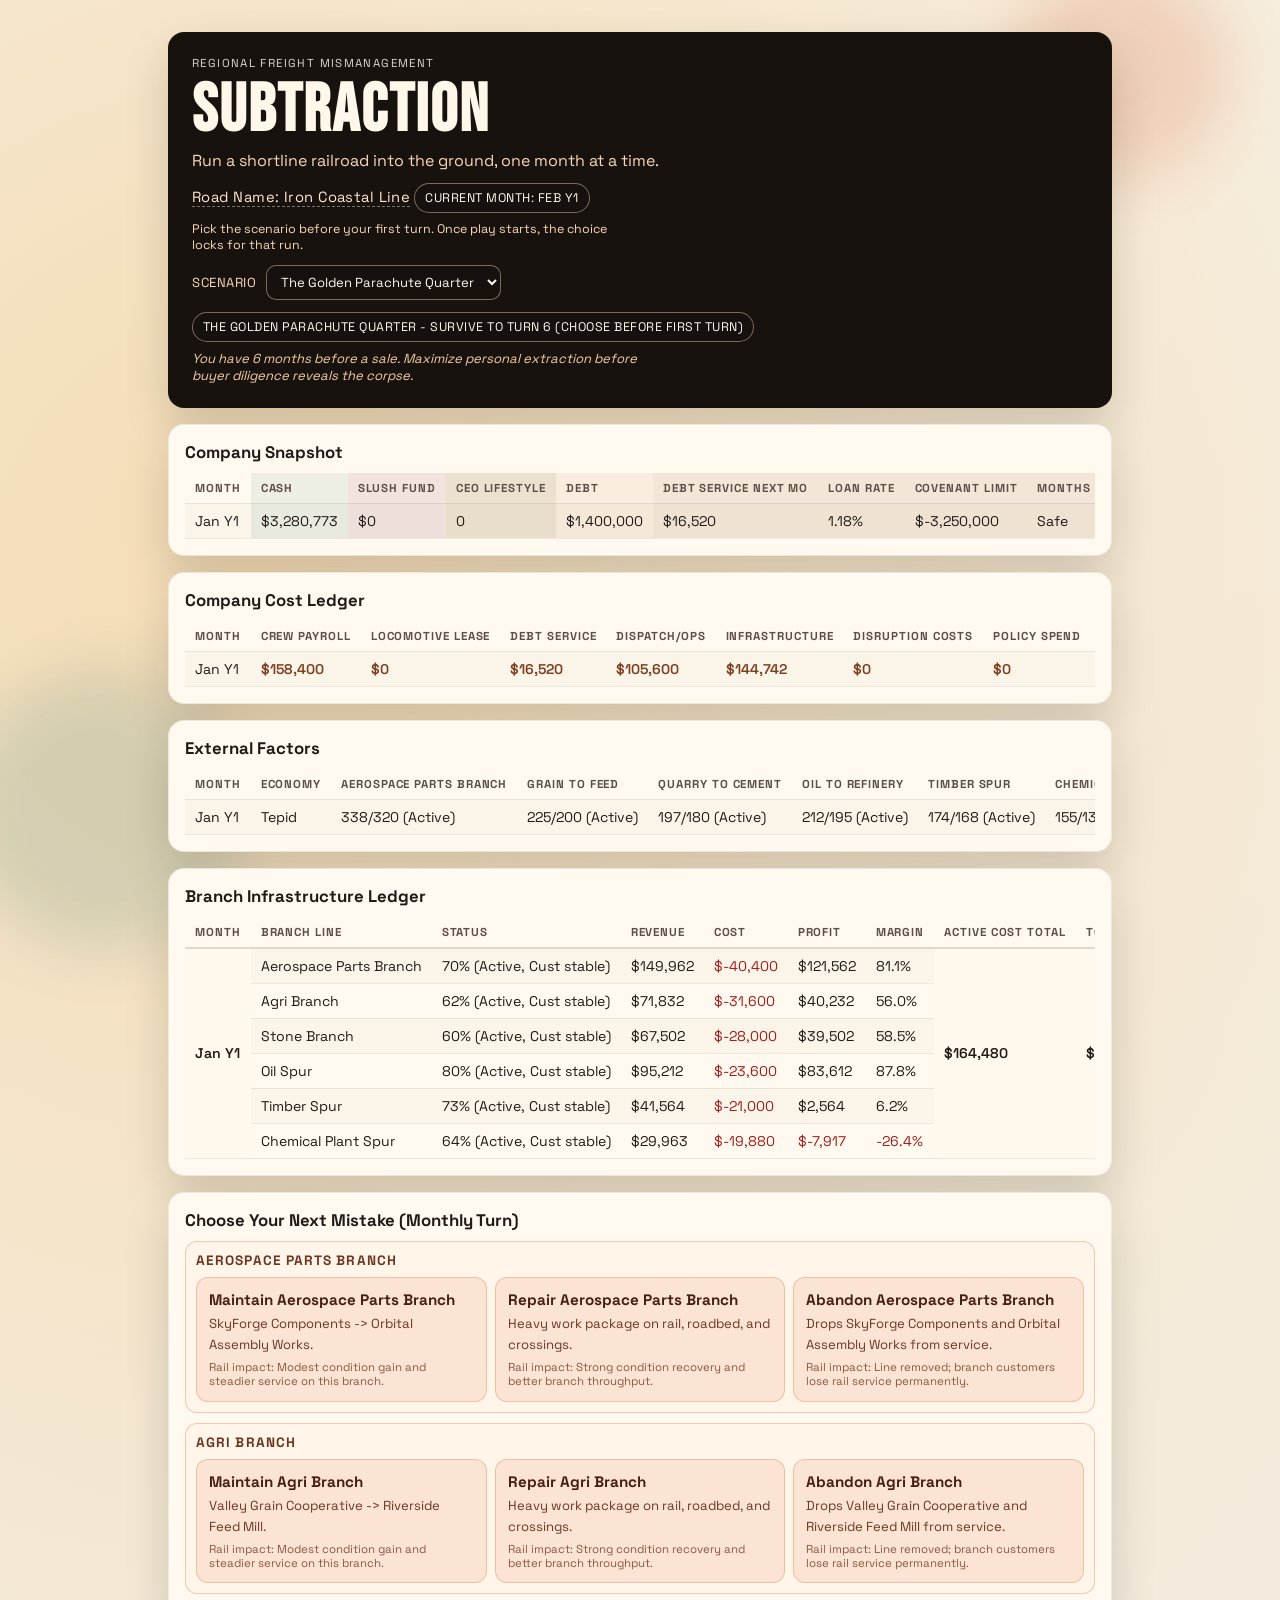
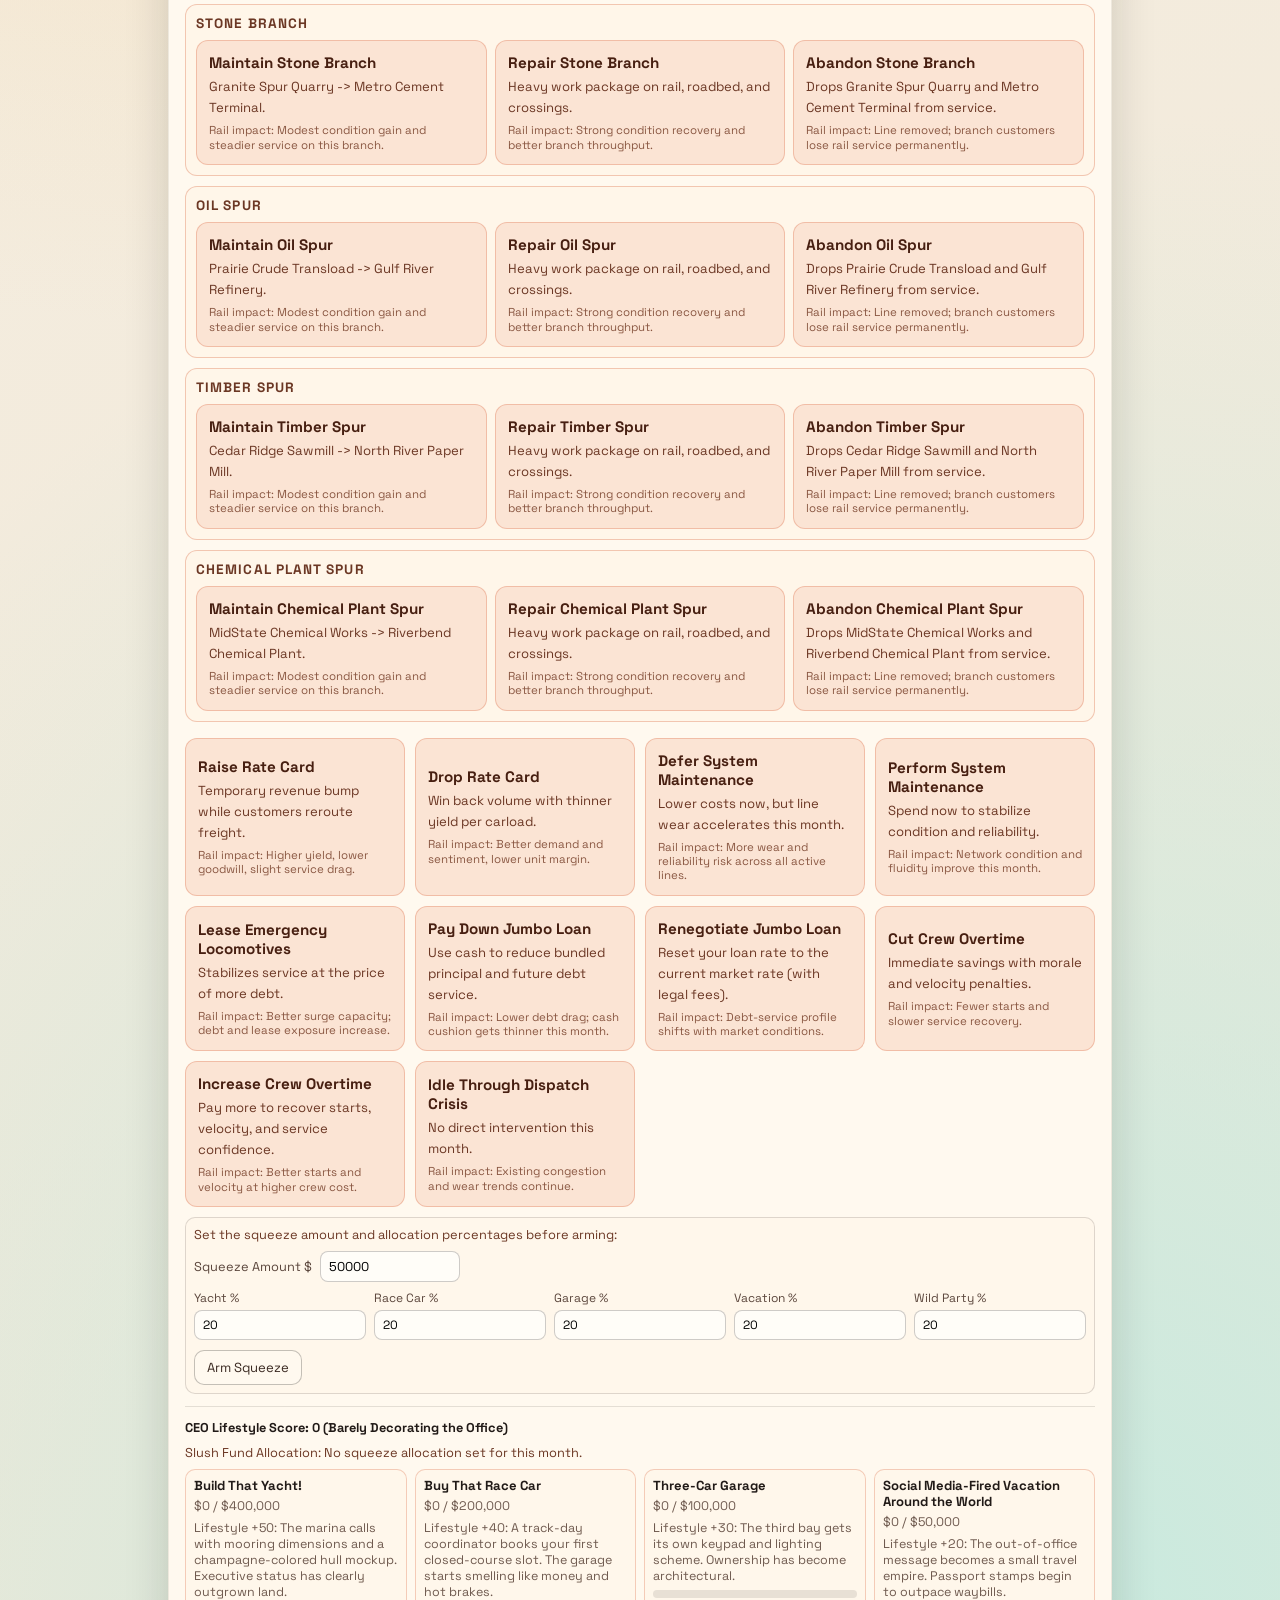
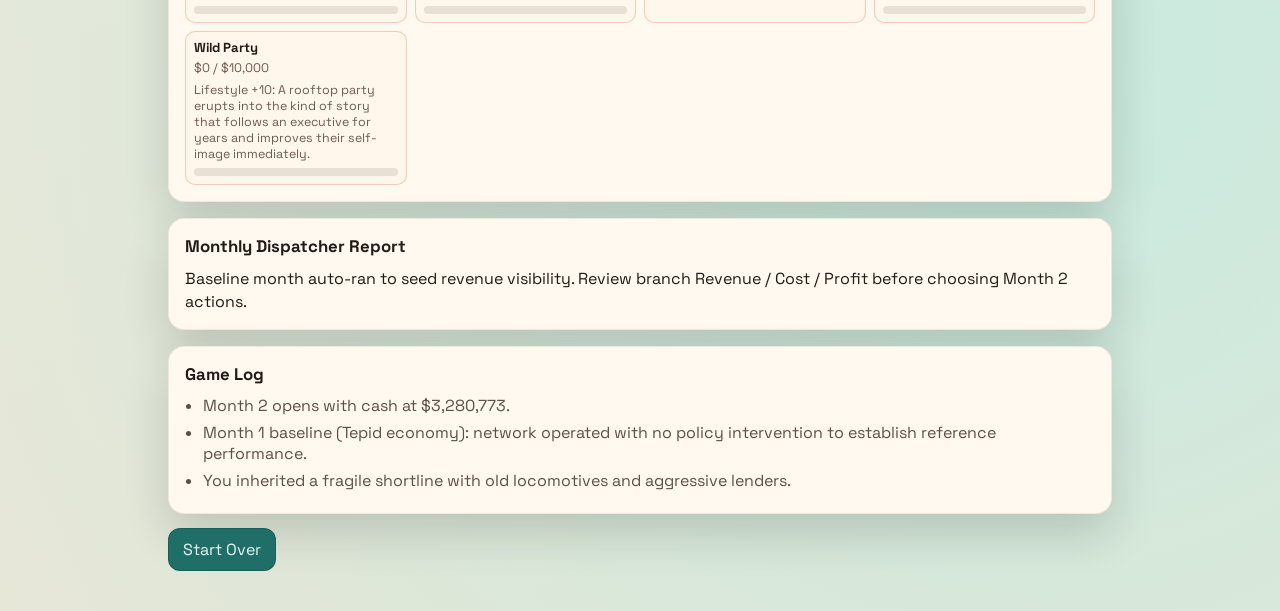
==== commit 926ab856: "Update scenario docs and defaults" ====
--- a/game.html
+++ b/game.html
@@ -15,9 +15,21 @@
       <header class="hero reveal">
         <p class="kicker">Regional Freight Mismanagement</p>
         <h1>Subtraction</h1>
-        <p class="tagline">Run a shortline railroad into the ground, one month at a time.</p>
+        <p class="tagline">Run a shortline railroad into the ground, one month at a&nbsp;time.</p>
         <p id="railroadName" class="railroad-name" aria-live="polite"></p>
         <p id="currentMonth" class="month-badge" aria-live="polite"></p>
+        <p class="scenario-note">Pick the scenario before your first turn. Once play starts, the choice locks for that run.</p>
+        <label class="scenario-row" for="scenarioSelect">
+          Scenario
+          <select id="scenarioSelect" class="scenario-select">
+            <option value="golden-parachute-quarter" selected>The Golden Parachute Quarter</option>
+            <option value="anti-victory-12">Anti-Victory 12</option>
+            <option value="anti-victory-24">Anti-Victory 24</option>
+            <option value="anti-victory-36">Anti-Victory 36</option>
+          </select>
+        </label>
+        <p id="scenarioBadge" class="month-badge" aria-live="polite"></p>
+        <p id="scenarioDescription" class="scenario-description" aria-live="polite"></p>
       </header>
 
       <section class="panel reveal delay-1">
--- a/styles.css
+++ b/styles.css
@@ -83,7 +83,7 @@
 
 .tagline {
   margin: 0;
-  max-width: 45ch;
+  max-width: 60ch;
   color: #f8d8b8;
 }
 
@@ -117,6 +117,42 @@
   text-transform: uppercase;
 }
 
+.scenario-row {
+  display: flex;
+  align-items: center;
+  gap: 10px;
+  margin-top: 12px;
+  color: #f8d8b8;
+  font-size: 0.82rem;
+  letter-spacing: 0.04em;
+  text-transform: uppercase;
+}
+
+.scenario-select {
+  min-width: 180px;
+  border: 1px solid rgba(248, 216, 184, 0.45);
+  border-radius: 10px;
+  padding: 7px 10px;
+  background: rgba(20, 17, 15, 0.46);
+  color: #fff8ed;
+  font: inherit;
+}
+
+.scenario-note {
+  margin: 8px 0 0;
+  color: #f8d8b8;
+  font-size: 0.78rem;
+  max-width: 52ch;
+}
+
+.scenario-description {
+  margin: 8px 0 0;
+  color: #f3cba5;
+  font-size: 0.82rem;
+  font-style: italic;
+  max-width: 56ch;
+}
+
 .panel {
   margin-top: 16px;
   background: var(--card);
